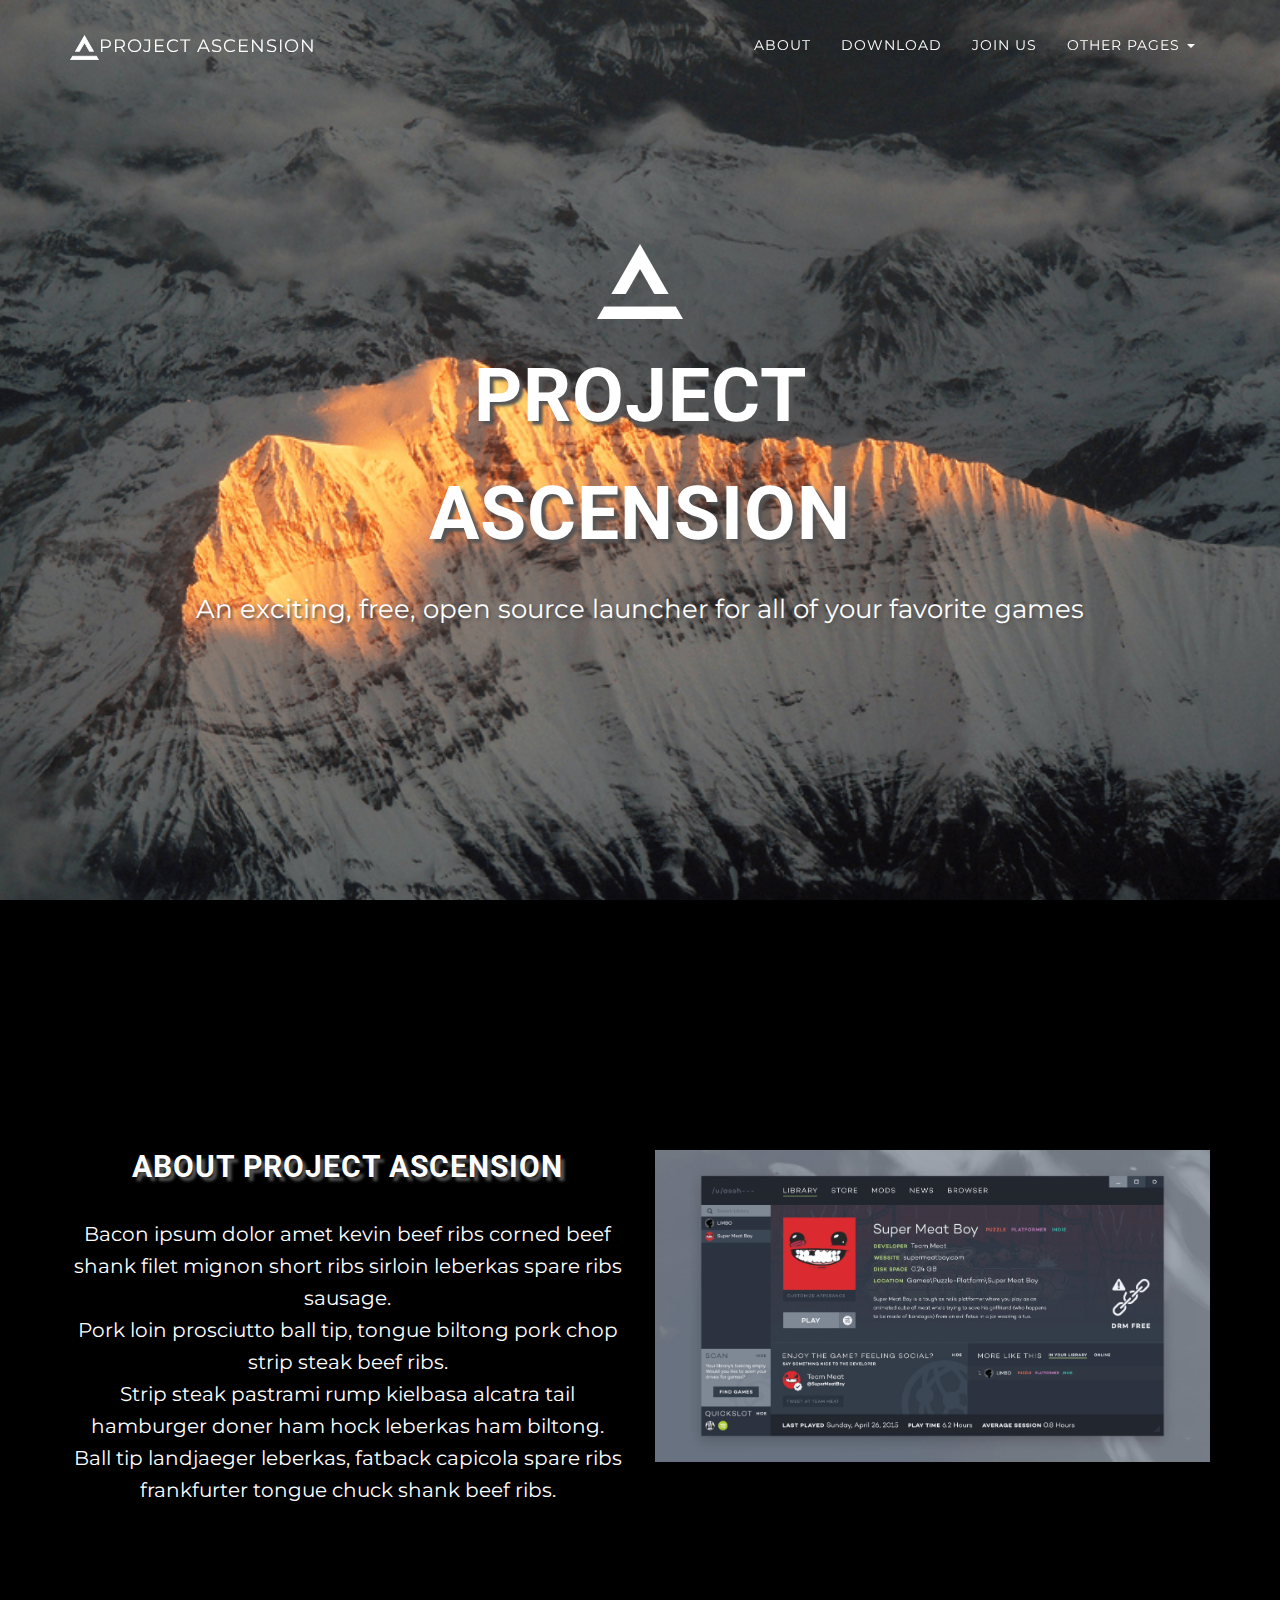
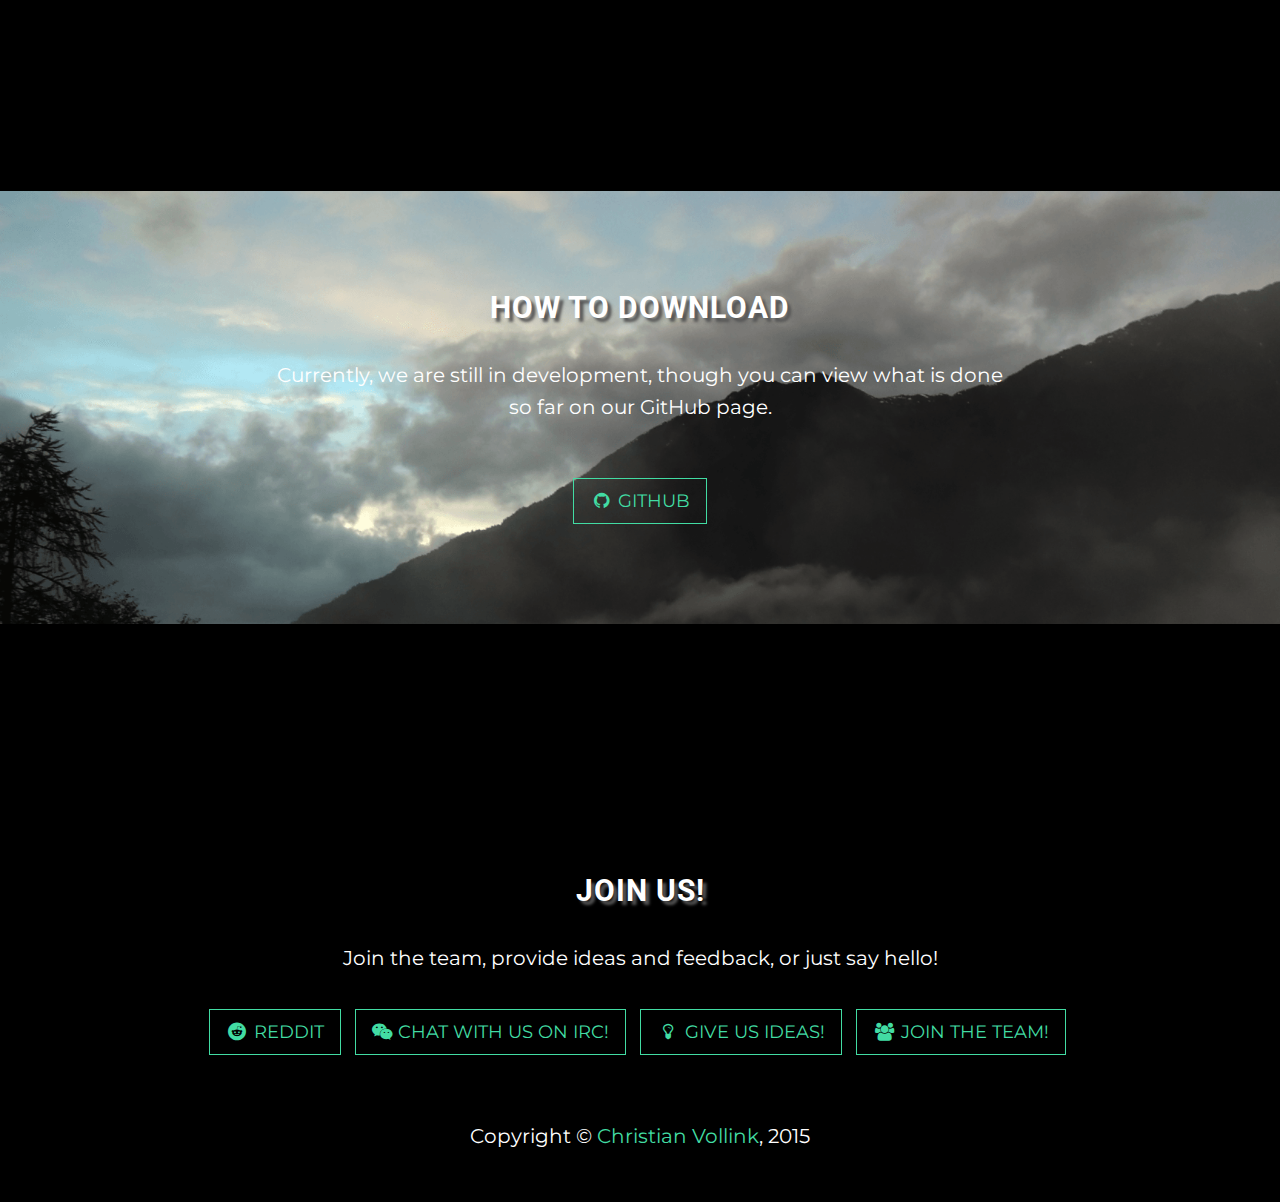
==== index.html @ 6123497b "Upload" ====
<!DOCTYPE html>
<html lang="en">

<head>

    <meta charset="utf-8">
    <meta http-equiv="X-UA-Compatible" content="IE=edge">
    <meta name="viewport" content="width=device-width, initial-scale=1">
    <meta name="description" content="">
    <meta name="author" content="">

    <title>Project Ascension</title>

    <!-- Bootstrap Core CSS -->
    <link rel="stylesheet" href="https://maxcdn.bootstrapcdn.com/bootstrap/3.3.4/css/bootstrap.min.css">

    <!-- Custom CSS -->
    <link href="css/grayscale.css" rel="stylesheet">

    <!-- Custom Fonts -->
    <link rel="stylesheet" href="//maxcdn.bootstrapcdn.com/font-awesome/4.3.0/css/font-awesome.min.css">
    <link href="http://fonts.googleapis.com/css?family=Montserrat:400,700|Roboto:500" rel="stylesheet" type="text/css">

    <!-- HTML5 Shim and Respond.js IE8 support of HTML5 elements and media queries -->
    <!-- WARNING: Respond.js doesn't work if you view the page via file:// -->
    <!--[if lt IE 9]>
        <script src="https://oss.maxcdn.com/libs/html5shiv/3.7.0/html5shiv.js"></script>
        <script src="https://oss.maxcdn.com/libs/respond.js/1.4.2/respond.min.js"></script>
    <![endif]-->

</head>

<body id="page-top" data-spy="scroll" data-target=".navbar-fixed-top">

    <!-- Navigation -->
    <nav class="navbar navbar-custom navbar-fixed-top" role="navigation">
        <div class="container">
            <div class="navbar-header">
                <button type="button" class="navbar-toggle" data-toggle="collapse" data-target=".navbar-main-collapse">
                    <i class="fa fa-bars"></i>
                </button>
                <a class="navbar-brand page-scroll" href="#page-top">
                    <span class="light"><img class="responsive" src="img/aplogosmall.png"></img>Project Ascension</span>
                </a>
            </div>

            <!-- Collect the nav links, forms, and other content for toggling -->
            <div class="collapse navbar-collapse navbar-right navbar-main-collapse">
                <ul class="nav navbar-nav">
                    <!-- Hidden li included to remove active class from about link when scrolled up past about section -->
                    <li class="hidden">
                        <a href="#page-top"></a>
                    </li>
                    <li>
                        <a class="page-scroll" href="#about">About</a>
                    </li>
                    <li>
                        <a class="page-scroll" href="#download">Download</a>
                    </li>
                    <li>
                        <a class="page-scroll" href="#join">Join Us</a>
                    </li>
                    <li class="dropdown">
                      <a href="#" class="dropdown-toggle" data-toggle="dropdown" role="button" aria-expanded="false">Other Pages <span class="caret"></span></a>
                      <ul class="dropdown-menu" role="menu">
                        <li><a href="mockups.html">Mockups</a></li>
                      </ul>
                    </li>
                </ul>
            </div>
            <!-- /.navbar-collapse -->
        </div>
        <!-- /.container -->
    </nav>

    <!-- Intro Header -->
    <header class="intro">
        <div class="intro-body">
            <div class="container">
                <div class="row">
                    <div class="col-md-12">
                        <h1 class="brand-heading" style="padding: 0px;"><img id="moveup" class="responsive" src="img/aplogomd.png"></h1>
                        <h1 class="brand-heading" style="padding: 0px;">Project</h1>
                        <h1 class="brand-heading" style="padding: 0px;">Ascension</h1>
                        <p class="intro-text">An exciting, free, open source launcher for all of your favorite games</p>
                        <!-- <a href="#about" class="btn btn-circle page-scroll">
                            <i class="fa fa-angle-double-down animated"></i>
                        </a> -->
                    </div>
                </div>
            </div>
        </div>
    </header>

    <!-- About Section -->
    <section id="about" class="container content-section text-center">
        <div class="row">
            <div class="col-lg-6">
                <h2>About Project Ascension</h2>
                <p>Bacon ipsum dolor amet kevin beef ribs corned beef shank filet mignon short ribs sirloin leberkas spare ribs sausage. <br/>
                   Pork loin prosciutto ball tip, tongue biltong pork chop strip steak beef ribs. <br/>
                   Strip steak pastrami rump kielbasa alcatra tail hamburger doner ham hock leberkas ham biltong. <br/>
                   Ball tip landjaeger leberkas, fatback capicola spare ribs frankfurter tongue chuck shank beef ribs.
                </p>
            </div>
            <div class="col-lg-6">
                <img style="width: 100%; height: 100%;" src="img/mockup.png">
            </div>
        </div>
    </section>

    <!-- Download Section -->
    <section id="download" class="content-section text-center">
        <div class="download-section">
            <div class="container">
                <div class="col-lg-8 col-lg-offset-2">
                    <h2>How to Download</h2>
                    <p>Currently, we are still in development, though you can view what is done so far on our GitHub page.</p>
                    <br/>
                    <a href="https://github.com/Proj-Ascension" class="btn btn-default btn-lg"><i class="fa fa-github fa-fw"></i> <span class="network-name">Github</span></a>
                </div>
            </div>
        </div>
    </section>

    <!-- Contact Section -->
    <section id="join" class="container content-section text-center">
        <div class="row">
            <div class="col-lg-12">
                <h2>Join Us!</h2>
                <p>Join the team, provide ideas and feedback, or just say hello!</p>
                <ul class="list-inline">
                    <li>
                        <a href="http://www.reddit.com/r/Project_Ascension/" class="btn btn-default btn-lg pull-left"><i class="fa fa-reddit fa-fw"></i> <span class="network-name">Reddit</span></a>
                    </li>
                    <li>
                        <a href="https://webchat.freenode.net/?channels=#projectascension" class="btn btn-default btn-lg pull-right"><i class="fa fa-weixin"></i> <span class="network-name">Chat with us on IRC!</span></a>
                    </li>
                    <li>
                        <a href="https://docs.google.com/forms/d/1hFXwn1ZHY5dMsuEI29zcVj_YWhY-762BC-AS3vip8ok/viewform" class="btn btn-default btn-lg pull-left"><i class="fa fa-lightbulb-o fa-fw"></i> <span class="network-name">Give Us Ideas!</span></a>
                    </li>
                    <li>
                        <a href="https://docs.google.com/forms/d/1SdHriXy2Um7N3NHHYjTiYRd97DjfyYcxooBAJzpMLzQ/viewform" class="btn btn-default btn-lg pull-right"><i class="fa fa-users fa-fw"></i> <span class="network-name">Join the Team!</span></a>
                    </li>
                </ul>
            </div>
        </div>
    </section>

    <!-- Footer -->
    <footer>
        <div class="container text-center">
            <p>Copyright &copy; <a href="http://chris.vollink.com">Christian Vollink</a>, 2015</p>
        </div>
    </footer>

    <!-- jQuery -->
    <script src="https://code.jquery.com/jquery-2.1.4.min.js"></script>

    <!-- Bootstrap Core JavaScript -->
    <script src="https://maxcdn.bootstrapcdn.com/bootstrap/3.3.4/js/bootstrap.min.js"></script>

    <!-- Plugin JavaScript -->
    <script src="js/jquery.easing.min.js"></script>

    <!-- Custom Theme JavaScript -->
    <script src="js/grayscale.js"></script>
    <script>
      $( "#moveup" ).click(function() {
        $( this ).animate({ "margin-top": "-=700px", opacity: 0.25 }, 2000 );
      });
    </script>

</body>

</html>
---- css/grayscale.css ----
/*!
 * Start Bootstrap - Grayscale Bootstrap Theme (http://startbootstrap.com)
 * Code licensed under the Apache License v2.0.
 * For details, see http://www.apache.org/licenses/LICENSE-2.0.
 */

body {
    width: 100%;
    height: 100%;
    font-family: Montserrat,"Helvetica Neue",Helvetica,Arial,sans-serif;
    color: #fff;
    background-color: #000;
}

html {
    width: 100%;
    height: 100%;
}

h1,
h2,
h3,
h4,
h5,
h6 {
    margin: 0 0 35px;
    text-transform: uppercase;
    font-family: 'Roboto', sans-serif;
    font-weight: 700;
    letter-spacing: 1px;
    text-shadow: #555 4px 4px 3px;
}

p {
    margin: 0 0 25px;
    font-size: 18px;
    line-height: 1.5;
}

@media(min-width:768px) {
    p {
        margin: 0 0 35px;
        font-size: 20px;
        line-height: 1.6;
    }
}

a {
    color: #42dca3;
    -webkit-transition: all .2s ease-in-out;
    -moz-transition: all .2s ease-in-out;
    transition: all .2s ease-in-out;
}

a:hover,
a:focus {
    text-decoration: none;
    color: #1d9b6c;
}

.light {
    font-weight: 400;
}

.navbar-custom {
    margin-bottom: 0;
    border-bottom: 1px solid rgba(255,255,255,.3);
    text-transform: uppercase;
    font-family: Montserrat,"Helvetica Neue",Helvetica,Arial,sans-serif;
    background-color: #000;
}

.dropdown-backdrop{
    position: static;
}

.navbar-custom .navbar-brand {
    font-weight: 700;
}

.navbar-custom .navbar-brand:focus {
    outline: 0;
}

.navbar-custom .navbar-brand .navbar-toggle {
    padding: 4px 6px;
    font-size: 16px;
    color: #fff;
}

.navbar-custom .navbar-brand .navbar-toggle:focus,
.navbar-custom .navbar-brand .navbar-toggle:active {
    outline: 0;
}

.navbar-custom a {
    color: #fff;
}

.navbar-custom .nav li a {
    -webkit-transition: background .3s ease-in-out;
    -moz-transition: background .3s ease-in-out;
    transition: background .3s ease-in-out;
}

.navbar-custom .nav li a:hover {
    outline: 0;
    color: rgba(255,255,255,.8);
    background-color: transparent;
}

.navbar-custom .nav li a:focus,
.navbar-custom .nav li a:active {
    outline: 0;
    background-color: transparent;
}

.navbar-custom .nav li.active {
    outline: 0;
}

.navbar-custom .nav li.active a {
    background-color: rgba(255,255,255,.3);
}

.navbar-custom .nav li.active a:hover {
    color: #fff;
}

@media(min-width:768px) {
    .navbar-custom {
        padding: 20px 0;
        border-bottom: 0;
        letter-spacing: 1px;
        background: 0 0;
        -webkit-transition: background .5s ease-in-out,padding .5s ease-in-out;
        -moz-transition: background .5s ease-in-out,padding .5s ease-in-out;
        transition: background .5s ease-in-out,padding .5s ease-in-out;
    }

    .navbar-custom.top-nav-collapse {
        padding: 0;
        border-bottom: 1px solid rgba(255,255,255,.3);
        background: #000;
    }
}

.intro {
    display: table;
    width: 100%;
    height: auto;
    padding: 100px 0;
    text-align: center;
    color: #fff;
    background: url(../img/intro.png) no-repeat bottom center scroll;
    background-color: #000;
    -webkit-background-size: cover;
    -moz-background-size: cover;
    background-size: cover;
    -o-background-size: cover;
}

.intro .intro-body {
    display: table-cell;
    vertical-align: middle;
}

.intro .intro-body .brand-heading {
    font-size: 40px;
    text-shadow:#555 4px 4px 3px;
}

.intro .intro-body .intro-text {
    font-size: 18px;
    text-shadow:#555 2px 2px 3px;
}

@media(min-width:768px) {
    .intro {
        height: 100%;
        padding: 0;
    }

    .intro .intro-body .brand-heading {
        font-size: 75px;
    }

    .intro .intro-body .intro-text {
        font-size: 26px;
    }
}

.btn-circle {
    width: 70px;
    height: 70px;
    margin-top: 15px;
    padding: 7px 16px;
    border: 2px solid #fff;
    border-radius: 100%!important;
    font-size: 40px;
    color: #fff;
    background: 0 0;
    -webkit-transition: background .3s ease-in-out;
    -moz-transition: background .3s ease-in-out;
    transition: background .3s ease-in-out;
}

.carousel {
    padding-top: 75px;
    padding-bottom: 75px;
}

.item {
    height: 750px;
}

.item .image {
    height: 750px;
}

.btn-circle:hover,
.btn-circle:focus {
    outline: 0;
    color: #fff;
    background: rgba(255,255,255,.1);
}

.btn-circle i.animated {
    -webkit-transition-property: -webkit-transform;
    -webkit-transition-duration: 1s;
    -moz-transition-property: -moz-transform;
    -moz-transition-duration: 1s;
}

.btn-circle:hover i.animated {
    -webkit-animation-name: pulse;
    -moz-animation-name: pulse;
    -webkit-animation-duration: 1.5s;
    -moz-animation-duration: 1.5s;
    -webkit-animation-iteration-count: infinite;
    -moz-animation-iteration-count: infinite;
    -webkit-animation-timing-function: linear;
    -moz-animation-timing-function: linear;
}

@-webkit-keyframes pulse {
    0% {
        -webkit-transform: scale(1);
        transform: scale(1);
    }

    50% {
        -webkit-transform: scale(1.2);
        transform: scale(1.2);
    }

    100% {
        -webkit-transform: scale(1);
        transform: scale(1);
    }
}

@-moz-keyframes pulse {
    0% {
        -moz-transform: scale(1);
        transform: scale(1);
    }

    50% {
        -moz-transform: scale(1.2);
        transform: scale(1.2);
    }

    100% {
        -moz-transform: scale(1);
        transform: scale(1);
    }
}

.content-section {
    padding-top: 100px;
}

.download-section {
    width: 100%;
    padding: 50px 0;
    color: #fff;
    background: url(../img/download.png) no-repeat center center scroll;
    background-color: #000;
    -webkit-background-size: cover;
    -moz-background-size: cover;
    background-size: cover;
    -o-background-size: cover;
}

#map {
    width: 100%;
    height: 200px;
    margin-top: 100px;
}

@media(min-width:767px) {
    .content-section {
        padding-top: 250px;
    }

    .download-section {
        padding: 100px 0;
    }

    #map {
        height: 400px;
        margin-top: 250px;
    }
}

.btn {
    border-radius: 0;
    text-transform: uppercase;
    font-family: Montserrat,"Helvetica Neue",Helvetica,Arial,sans-serif;
    font-weight: 400;
    -webkit-transition: all .3s ease-in-out;
    -moz-transition: all .3s ease-in-out;
    transition: all .3s ease-in-out;
}

.btn-default {
    border: 1px solid #42dca3;
    color: #42dca3;
    background-color: transparent;
}

.btn-default:hover,
.btn-default:focus {
    border: 1px solid #42dca3;
    outline: 0;
    color: #000;
    background-color: #42dca3;
}

ul.banner-social-buttons {
    margin-top: 0;
}

@media(max-width:1199px) {
    ul.banner-social-buttons {
        margin-top: 15px;
    }
}

@media(max-width:767px) {
    ul.banner-social-buttons li {
        display: block;
        margin-bottom: 20px;
        padding: 0;
    }

    ul.banner-social-buttons li:last-child {
        margin-bottom: 0;
    }
}

footer {
    padding: 50px 0;
}

footer p {
    margin: 0;
}

::-moz-selection {
    text-shadow: none;
    background: #fcfcfc;
    background: rgba(255,255,255,.2);
}

::selection {
    text-shadow: none;
    background: #fcfcfc;
    background: rgba(255,255,255,.2);
}

img::selection {
    background: 0 0;
}

img::-moz-selection {
    background: 0 0;
}

body {
    webkit-tap-highlight-color: rgba(255,255,255,.2);
}
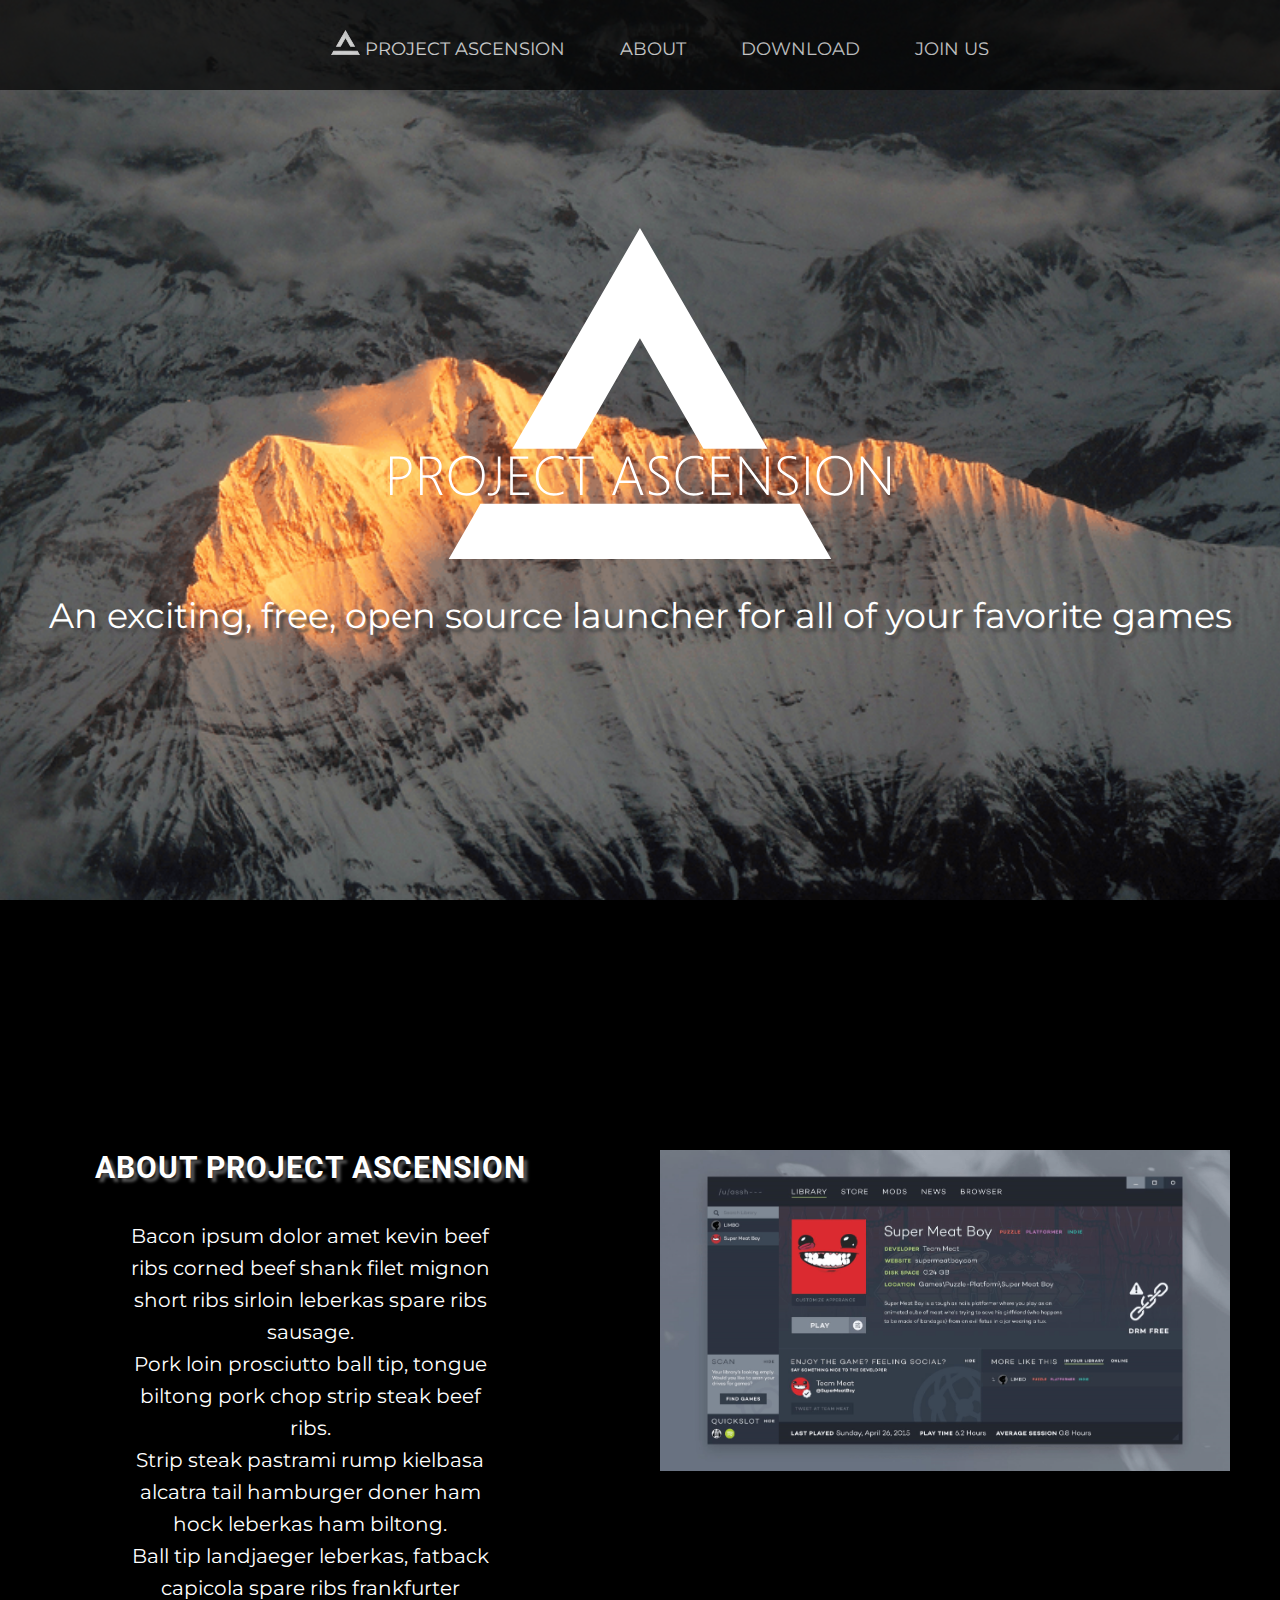
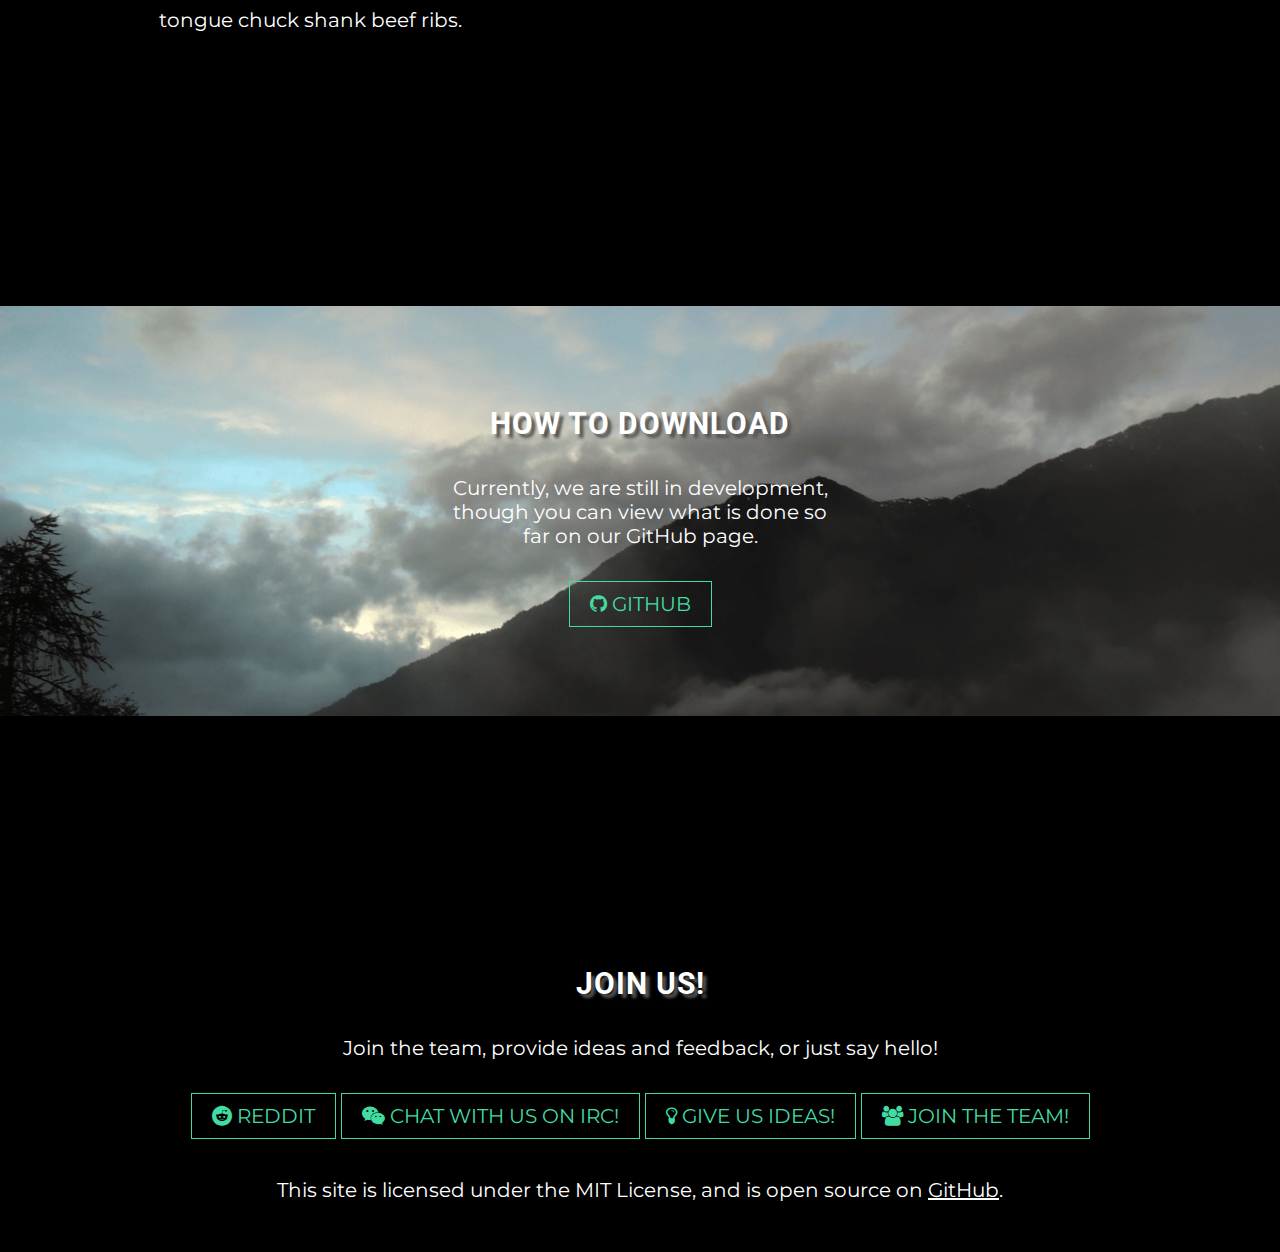
==== commit d23f1ee8: "Changed to Skel, somewhat new design" ====
--- a/index.html
+++ b/index.html
@@ -1,176 +1,81 @@
-<!DOCTYPE html>
-<html lang="en">
+<html>
+    <head>
+      <title>Skel Test</title>
+      <!-- Styles -->
+      <link rel="stylesheet" href="css/styles.css">
 
-<head>
+      <!-- Fonts -->
+      <link href='http://fonts.googleapis.com/css?family=Montserrat:400,700|Roboto:300,400,700,300italic,400italic,700italic|Lato:300,400,700,300italic,400italic,700italic' rel='stylesheet' type='text/css'>
+      <link href="http://maxcdn.bootstrapcdn.com/font-awesome/4.3.0/css/font-awesome.min.css" rel="stylesheet">
 
-    <meta charset="utf-8">
-    <meta http-equiv="X-UA-Compatible" content="IE=edge">
-    <meta name="viewport" content="width=device-width, initial-scale=1">
-    <meta name="description" content="">
-    <meta name="author" content="">
+      <!-- Scripts -->
+      <script src="js/skel.min.js"></script>
+      <script src="js/skelinit.min.js"></script>
+    </head>
+    <body>
+      <div class="container">
+        <nav class="nav">
+          <ul>
+            <li><a href="#top"><img class="nav-logo" src="svg/asclogo.svg"> Project Ascension</a></li>
+            <li><a href="#about">About</a></li>
+            <li><a href="#download">Download</a></li>
+            <li><a href="#join">Join Us</a></li>
+          </ul>
+        </nav>
+      </div>
 
-    <title>Project Ascension</title>
+      <div class="container intro">
+        <div class="row">
+          <div class="12u">
+            <img class="intro-logo" src="svg/asctext.svg">
+            <p>An exciting, free, open source launcher for all of your favorite games</p>
+          </div>
+        </div>
+      </div>
 
-    <!-- Bootstrap Core CSS -->
-    <link rel="stylesheet" href="https://maxcdn.bootstrapcdn.com/bootstrap/3.3.4/css/bootstrap.min.css">
+      <div id="about" class="container about">
+        <div class="row">
+          <div class="6u">
+            <h2>About Project Ascension</h2>
+            <p>Bacon ipsum dolor amet kevin beef ribs corned beef shank filet mignon short ribs sirloin leberkas spare ribs sausage. <br/>
+               Pork loin prosciutto ball tip, tongue biltong pork chop strip steak beef ribs. <br/>
+               Strip steak pastrami rump kielbasa alcatra tail hamburger doner ham hock leberkas ham biltong. <br/>
+               Ball tip landjaeger leberkas, fatback capicola spare ribs frankfurter tongue chuck shank beef ribs.
+            </p>
+          </div>
+          <div class="6u">
+            <img style="width: 100%; padding-right: 50px;" src="img/mockup.png">
+          </div>
+        </div>
+      </div>
 
-    <!-- Custom CSS -->
-    <link href="css/grayscale.css" rel="stylesheet">
+      <div id="download" class="container download">
+        <div class="row">
+          <div class="4u -4u">
+            <h2>How To Download</h2>
+            <p>Currently, we are still in development, though you can view what is done so far on our GitHub page.</p>
+            <br/>
+            <a class="button" href="https://github.com/Proj-Ascension"><i class="fa fa-github"></i> GITHUB</a>
+          </div>
+        </div>
+      </div>
 
-    <!-- Custom Fonts -->
-    <link rel="stylesheet" href="//maxcdn.bootstrapcdn.com/font-awesome/4.3.0/css/font-awesome.min.css">
-    <link href="http://fonts.googleapis.com/css?family=Montserrat:400,700|Roboto:500" rel="stylesheet" type="text/css">
+      <div id="join" class="container join">
+        <div class="row">
+          <div class="12u">
+            <h2>Join Us!</h2>
+            <p>Join the team, provide ideas and feedback, or just say hello!</p>
+            <br/>
+            <a class="button" href="http://www.reddit.com/r/Project_Ascension/"><i class="fa fa-reddit"></i> REDDIT</a>
+            <a class="button" href="https://webchat.freenode.net/?channels=#projectascension"><i class="fa fa-weixin"></i> CHAT WITH US ON IRC!</a>
+            <a class="button" href="https://docs.google.com/forms/d/1hFXwn1ZHY5dMsuEI29zcVj_YWhY-762BC-AS3vip8ok/viewform"><i class="fa fa-lightbulb-o"></i> GIVE US IDEAS!</a>
+            <a class="button" href="https://docs.google.com/forms/d/1SdHriXy2Um7N3NHHYjTiYRd97DjfyYcxooBAJzpMLzQ/closedform"><i class="fa fa-users"></i> JOIN THE TEAM!</a>
+          </div>
+        </div>
+      </div>
 
-    <!-- HTML5 Shim and Respond.js IE8 support of HTML5 elements and media queries -->
-    <!-- WARNING: Respond.js doesn't work if you view the page via file:// -->
-    <!--[if lt IE 9]>
-        <script src="https://oss.maxcdn.com/libs/html5shiv/3.7.0/html5shiv.js"></script>
-        <script src="https://oss.maxcdn.com/libs/respond.js/1.4.2/respond.min.js"></script>
-    <![endif]-->
-
-</head>
-
-<body id="page-top" data-spy="scroll" data-target=".navbar-fixed-top">
-
-    <!-- Navigation -->
-    <nav class="navbar navbar-custom navbar-fixed-top" role="navigation">
-        <div class="container">
-            <div class="navbar-header">
-                <button type="button" class="navbar-toggle" data-toggle="collapse" data-target=".navbar-main-collapse">
-                    <i class="fa fa-bars"></i>
-                </button>
-                <a class="navbar-brand page-scroll" href="#page-top">
-                    <span class="light"><img class="responsive" src="img/aplogosmall.png"></img>Project Ascension</span>
-                </a>
-            </div>
-
-            <!-- Collect the nav links, forms, and other content for toggling -->
-            <div class="collapse navbar-collapse navbar-right navbar-main-collapse">
-                <ul class="nav navbar-nav">
-                    <!-- Hidden li included to remove active class from about link when scrolled up past about section -->
-                    <li class="hidden">
-                        <a href="#page-top"></a>
-                    </li>
-                    <li>
-                        <a class="page-scroll" href="#about">About</a>
-                    </li>
-                    <li>
-                        <a class="page-scroll" href="#download">Download</a>
-                    </li>
-                    <li>
-                        <a class="page-scroll" href="#join">Join Us</a>
-                    </li>
-                    <li class="dropdown">
-                      <a href="#" class="dropdown-toggle" data-toggle="dropdown" role="button" aria-expanded="false">Other Pages <span class="caret"></span></a>
-                      <ul class="dropdown-menu" role="menu">
-                        <li><a href="mockups.html">Mockups</a></li>
-                      </ul>
-                    </li>
-                </ul>
-            </div>
-            <!-- /.navbar-collapse -->
-        </div>
-        <!-- /.container -->
-    </nav>
-
-    <!-- Intro Header -->
-    <header class="intro">
-        <div class="intro-body">
-            <div class="container">
-                <div class="row">
-                    <div class="col-md-12">
-                        <h1 class="brand-heading" style="padding: 0px;"><img id="moveup" class="responsive" src="img/aplogomd.png"></h1>
-                        <h1 class="brand-heading" style="padding: 0px;">Project</h1>
-                        <h1 class="brand-heading" style="padding: 0px;">Ascension</h1>
-                        <p class="intro-text">An exciting, free, open source launcher for all of your favorite games</p>
-                        <!-- <a href="#about" class="btn btn-circle page-scroll">
-                            <i class="fa fa-angle-double-down animated"></i>
-                        </a> -->
-                    </div>
-                </div>
-            </div>
-        </div>
-    </header>
-
-    <!-- About Section -->
-    <section id="about" class="container content-section text-center">
-        <div class="row">
-            <div class="col-lg-6">
-                <h2>About Project Ascension</h2>
-                <p>Bacon ipsum dolor amet kevin beef ribs corned beef shank filet mignon short ribs sirloin leberkas spare ribs sausage. <br/>
-                   Pork loin prosciutto ball tip, tongue biltong pork chop strip steak beef ribs. <br/>
-                   Strip steak pastrami rump kielbasa alcatra tail hamburger doner ham hock leberkas ham biltong. <br/>
-                   Ball tip landjaeger leberkas, fatback capicola spare ribs frankfurter tongue chuck shank beef ribs.
-                </p>
-            </div>
-            <div class="col-lg-6">
-                <img style="width: 100%; height: 100%;" src="img/mockup.png">
-            </div>
-        </div>
-    </section>
-
-    <!-- Download Section -->
-    <section id="download" class="content-section text-center">
-        <div class="download-section">
-            <div class="container">
-                <div class="col-lg-8 col-lg-offset-2">
-                    <h2>How to Download</h2>
-                    <p>Currently, we are still in development, though you can view what is done so far on our GitHub page.</p>
-                    <br/>
-                    <a href="https://github.com/Proj-Ascension" class="btn btn-default btn-lg"><i class="fa fa-github fa-fw"></i> <span class="network-name">Github</span></a>
-                </div>
-            </div>
-        </div>
-    </section>
-
-    <!-- Contact Section -->
-    <section id="join" class="container content-section text-center">
-        <div class="row">
-            <div class="col-lg-12">
-                <h2>Join Us!</h2>
-                <p>Join the team, provide ideas and feedback, or just say hello!</p>
-                <ul class="list-inline">
-                    <li>
-                        <a href="http://www.reddit.com/r/Project_Ascension/" class="btn btn-default btn-lg pull-left"><i class="fa fa-reddit fa-fw"></i> <span class="network-name">Reddit</span></a>
-                    </li>
-                    <li>
-                        <a href="https://webchat.freenode.net/?channels=#projectascension" class="btn btn-default btn-lg pull-right"><i class="fa fa-weixin"></i> <span class="network-name">Chat with us on IRC!</span></a>
-                    </li>
-                    <li>
-                        <a href="https://docs.google.com/forms/d/1hFXwn1ZHY5dMsuEI29zcVj_YWhY-762BC-AS3vip8ok/viewform" class="btn btn-default btn-lg pull-left"><i class="fa fa-lightbulb-o fa-fw"></i> <span class="network-name">Give Us Ideas!</span></a>
-                    </li>
-                    <li>
-                        <a href="https://docs.google.com/forms/d/1SdHriXy2Um7N3NHHYjTiYRd97DjfyYcxooBAJzpMLzQ/viewform" class="btn btn-default btn-lg pull-right"><i class="fa fa-users fa-fw"></i> <span class="network-name">Join the Team!</span></a>
-                    </li>
-                </ul>
-            </div>
-        </div>
-    </section>
-
-    <!-- Footer -->
-    <footer>
-        <div class="container text-center">
-            <p>Copyright &copy; <a href="http://chris.vollink.com">Christian Vollink</a>, 2015</p>
-        </div>
-    </footer>
-
-    <!-- jQuery -->
-    <script src="https://code.jquery.com/jquery-2.1.4.min.js"></script>
-
-    <!-- Bootstrap Core JavaScript -->
-    <script src="https://maxcdn.bootstrapcdn.com/bootstrap/3.3.4/js/bootstrap.min.js"></script>
-
-    <!-- Plugin JavaScript -->
-    <script src="js/jquery.easing.min.js"></script>
-
-    <!-- Custom Theme JavaScript -->
-    <script src="js/grayscale.js"></script>
-    <script>
-      $( "#moveup" ).click(function() {
-        $( this ).animate({ "margin-top": "-=700px", opacity: 0.25 }, 2000 );
-      });
-    </script>
-
-</body>
-
+      <div class="container legal">
+        This site is licensed under the MIT License, and is open source on <a href="https://github.com/KarmaLaBelle/skeltest">GitHub</a>.
+      </div>
+    </body>
 </html>
--- a/css/styles.css
+++ b/css/styles.css
@@ -0,0 +1,176 @@
+body {
+  font-family: 'Montserrat', sans-serif;
+  font-size: 20px;
+}
+
+h1,
+h2,
+h3,
+h4,
+h5,
+h6 {
+  margin: 0 0 35px;
+  text-transform: uppercase;
+  font-family: 'Roboto', sans-serif;
+  font-weight: 700;
+  letter-spacing: 1px;
+  text-shadow: #555 4px 4px 3px;
+}
+
+h2 {
+  font-size: 30px;
+}
+
+.nav {
+  display: flex;
+  background: #000;
+  opacity: 0.7;
+  align-items: center;
+  justify-content: center;
+  position: fixed;
+  width: 100%;
+  height: 90px;
+  z-index: 1;
+  top: 0px;
+  left: 0%;
+  color: #fff
+}
+
+.nav ul {
+  list-style-type: none;
+}
+
+.nav li {
+  display: inline;
+  padding-left: 25px;
+  padding-right: 25px;
+  text-transform: uppercase;
+  font-size: 18px;
+  font-family: 'Montserrat', sans-serif;
+}
+
+.nav a {
+  color: white;
+  text-decoration: none;
+}
+
+.nav a:hover {
+  color: white;
+  text-decoration: none;
+}
+
+.nav a:visited {
+  color: white;
+  text-decoration: none;
+}
+
+.nav a:active {
+  color: white;
+  text-decoration: none;
+}
+
+.nav-logo {
+  height: 25px;
+}
+
+.intro-logo {
+  width: 500px;
+}
+
+.intro {
+  display: flex;
+  text-align: center;
+  background: #ccc url('../img/intro.png') no-repeat center center;
+  background-size: cover;
+  height: 100%;
+  align-items: center;
+  justify-content: center;
+  color: white;
+}
+
+.intro h1 {
+  font-size: 75px;
+  text-shadow: #666 4px 4px 3px;
+}
+
+.intro p {
+  font-size: 35px;
+  text-shadow: #444 4px 4px 3px;
+}
+
+.about {
+  background: #000;
+  padding-top: 250px;
+  padding-bottom: 250px;
+  color: #fff;
+  text-align: center;
+}
+
+.about p {
+  display: block;
+  margin-left: 125px;
+  margin-right: 125px;
+  font-size: 20px;
+  line-height: 1.6;
+}
+
+.download {
+  background: url("../img/download.png") no-repeat center center;
+  background-size: cover;
+  padding-top: 100px;
+  padding-bottom: 100px;
+  text-align: center;
+  color: white;
+}
+
+.button {
+  border: 1px solid #42dca3;
+  color: #42dca3;
+  background-color: transparent;
+  padding: 10px 20px 10px 20px;
+  transition: all .3s ease-in-out;
+  text-decoration: none;
+}
+
+.button:hover {
+  border: 1px solid #42dca3;
+  color: #000;
+  background-color: #42dca3;
+  padding: 10px 20px 10px 20px;
+  cursor: pointer;
+}
+
+.join {
+  background: #000;
+  color: #fff;
+  text-align: center;
+  padding-top: 250px;
+  padding-bottom: 50px;
+}
+
+.legal {
+  background: #000;
+  color: #fff;
+  text-align: center;
+  padding-bottom: 50px;
+}
+
+.legal a {
+  color: white;
+  text-decoration: underline;
+}
+
+.legal a:hover {
+  color: white;
+  text-decoration: underline;
+}
+
+.legal a:visited {
+  color: white;
+  text-decoration: underline;
+}
+
+.legal a:active {
+  color: white;
+  text-decoration: underline;
+}
